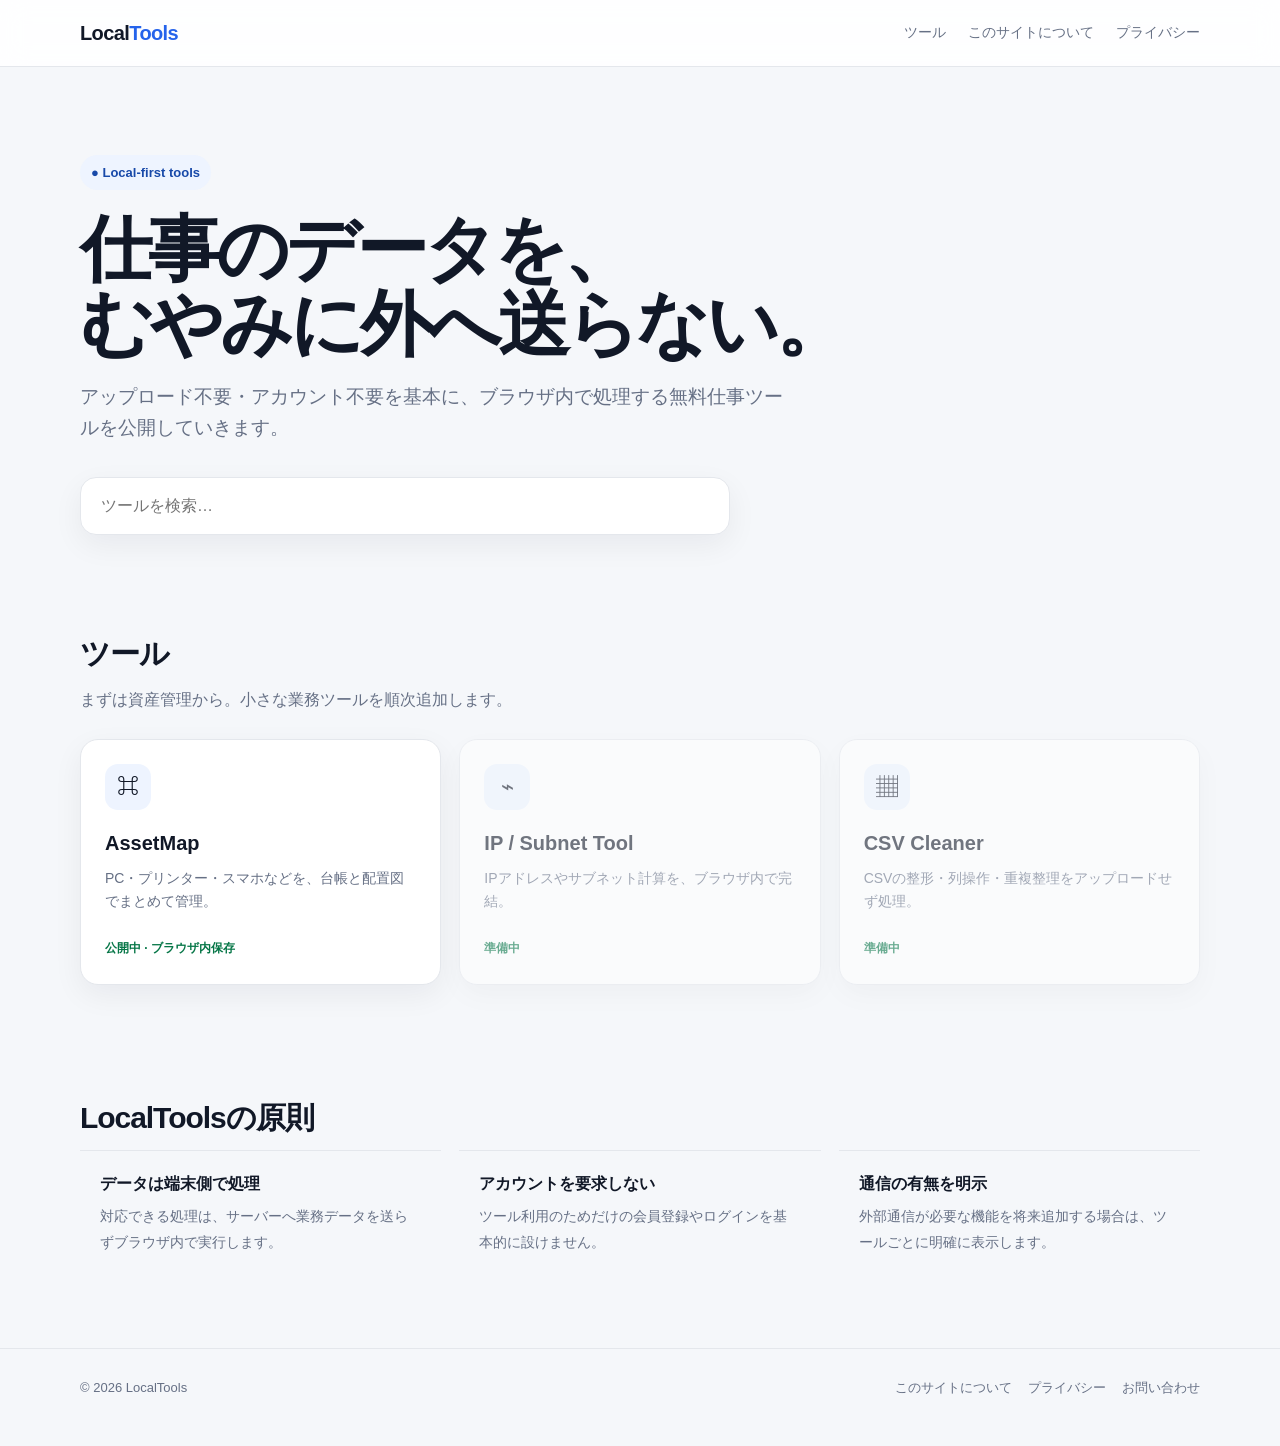
==== index.html @ 72a52021 "Add files via upload" ====
<!doctype html><html lang="ja"><head><meta charset="utf-8"><meta name="viewport" content="width=device-width,initial-scale=1"><title>LocalTools — データを外に送らない無料仕事ツール</title><meta name="description" content="アップロード不要。可能な限りブラウザ内だけで処理する、仕事向け無料ツール集。"><link rel="stylesheet" href="assets/style.css"></head><body><header class="nav"><div class="wrap navin"><a class="brand" href="./">Local<span>Tools</span></a><nav class="links"><a href="#tools">ツール</a><a href="about/">このサイトについて</a><a href="privacy/">プライバシー</a></nav></div></header><main><section class="hero"><div class="wrap"><div class="eyebrow">● Local-first tools</div><h1>仕事のデータを、<br>むやみに外へ送らない。</h1><p>アップロード不要・アカウント不要を基本に、ブラウザ内で処理する無料仕事ツールを公開していきます。</p><div class="search"><input data-tool-search aria-label="ツール検索" placeholder="ツールを検索…"></div></div></section><section class="section" id="tools"><div class="wrap"><h2>ツール</h2><p class="lead">まずは資産管理から。小さな業務ツールを順次追加します。</p><div class="grid"><a class="card" data-tool href="tools/assetmap/"><div class="icon">⌘</div><h3>AssetMap</h3><p>PC・プリンター・スマホなどを、台帳と配置図でまとめて管理。</p><span class="tag">公開中 · ブラウザ内保存</span></a><div class="card disabled" data-tool><div class="icon">⌁</div><h3>IP / Subnet Tool</h3><p>IPアドレスやサブネット計算を、ブラウザ内で完結。</p><span class="tag">準備中</span></div><div class="card disabled" data-tool><div class="icon">▦</div><h3>CSV Cleaner</h3><p>CSVの整形・列操作・重複整理をアップロードせず処理。</p><span class="tag">準備中</span></div></div></div></section><section class="section"><div class="wrap"><h2>LocalToolsの原則</h2><div class="principles"><div class="principle"><strong>データは端末側で処理</strong><span>対応できる処理は、サーバーへ業務データを送らずブラウザ内で実行します。</span></div><div class="principle"><strong>アカウントを要求しない</strong><span>ツール利用のためだけの会員登録やログインを基本的に設けません。</span></div><div class="principle"><strong>通信の有無を明示</strong><span>外部通信が必要な機能を将来追加する場合は、ツールごとに明確に表示します。</span></div></div></div></section></main><footer class="footer"><div class="wrap footin"><span>© 2026 LocalTools</span><div class="footlinks"><a href="about/">このサイトについて</a><a href="privacy/">プライバシー</a><a href="contact/">お問い合わせ</a></div></div></footer><script src="assets/common.js"></script></body></html>
---- assets/style.css ----
:root{--bg:#f5f7fa;--card:#fff;--ink:#111827;--muted:#667085;--line:#e4e7ec;--accent:#2563eb;--accent2:#eef4ff;--ok:#067647;--radius:18px;--shadow:0 10px 30px rgba(16,24,40,.06)}*{box-sizing:border-box}html{scroll-behavior:smooth}body{margin:0;background:var(--bg);color:var(--ink);font-family:-apple-system,BlinkMacSystemFont,"Segoe UI","Noto Sans JP",sans-serif;line-height:1.65}a{color:inherit;text-decoration:none}.wrap{width:min(1120px,calc(100% - 32px));margin:auto}.nav{position:sticky;top:0;z-index:20;background:rgba(255,255,255,.88);backdrop-filter:blur(14px);border-bottom:1px solid var(--line)}.navin{height:66px;display:flex;align-items:center;justify-content:space-between;gap:18px}.brand{font-weight:800;letter-spacing:-.03em;font-size:20px}.brand span{color:var(--accent)}.links{display:flex;gap:22px;color:var(--muted);font-size:14px}.hero{padding:88px 0 58px}.eyebrow{display:inline-flex;gap:8px;align-items:center;background:var(--accent2);color:#1849a9;border-radius:999px;padding:7px 11px;font-size:13px;font-weight:700}.hero h1{font-size:clamp(40px,7vw,72px);line-height:1.03;letter-spacing:-.055em;margin:22px 0 20px;max-width:900px}.hero p{font-size:19px;color:var(--muted);max-width:720px}.search{margin-top:34px;background:#fff;border:1px solid var(--line);border-radius:16px;padding:6px;display:flex;max-width:650px;box-shadow:var(--shadow)}.search input{flex:1;border:0;outline:0;padding:13px 14px;font-size:16px;background:transparent}.section{padding:36px 0 72px}.section h2{font-size:30px;letter-spacing:-.035em;margin:0 0 8px}.lead{color:var(--muted);margin:0 0 26px}.grid{display:grid;grid-template-columns:repeat(3,1fr);gap:18px}.card{background:var(--card);border:1px solid var(--line);border-radius:var(--radius);padding:24px;box-shadow:var(--shadow);transition:.18s}.card:hover{transform:translateY(-2px);border-color:#b2ccff}.icon{width:46px;height:46px;border-radius:13px;background:var(--accent2);display:grid;place-items:center;font-size:22px}.card h3{margin:17px 0 7px;font-size:20px}.card p{color:var(--muted);margin:0 0 20px;font-size:14px}.tag{font-size:12px;color:var(--ok);font-weight:700}.disabled{opacity:.58}.principles{display:grid;grid-template-columns:repeat(3,1fr);gap:18px}.principle{padding:20px;border-top:1px solid var(--line)}.principle strong{display:block;margin-bottom:5px}.principle span{font-size:14px;color:var(--muted)}.page{padding:64px 0 90px}.page h1{font-size:44px;letter-spacing:-.045em}.prose{max-width:780px}.prose h2{margin-top:38px}.prose p,.prose li{color:#475467}.button{display:inline-flex;align-items:center;justify-content:center;background:var(--ink);color:#fff;padding:12px 18px;border-radius:12px;font-weight:700}.button.primary{background:var(--accent)}.actions{display:flex;gap:12px;flex-wrap:wrap;margin-top:26px}.notice{background:#fff;border:1px solid var(--line);border-radius:16px;padding:18px;margin:24px 0;color:#475467}.footer{border-top:1px solid var(--line);padding:28px 0 48px;color:var(--muted);font-size:13px}.footin{display:flex;justify-content:space-between;gap:18px;flex-wrap:wrap}.footlinks{display:flex;gap:16px;flex-wrap:wrap}@media(max-width:780px){.grid,.principles{grid-template-columns:1fr}.links{display:none}.hero{padding-top:60px}.hero h1{font-size:46px}.page h1{font-size:36px}}
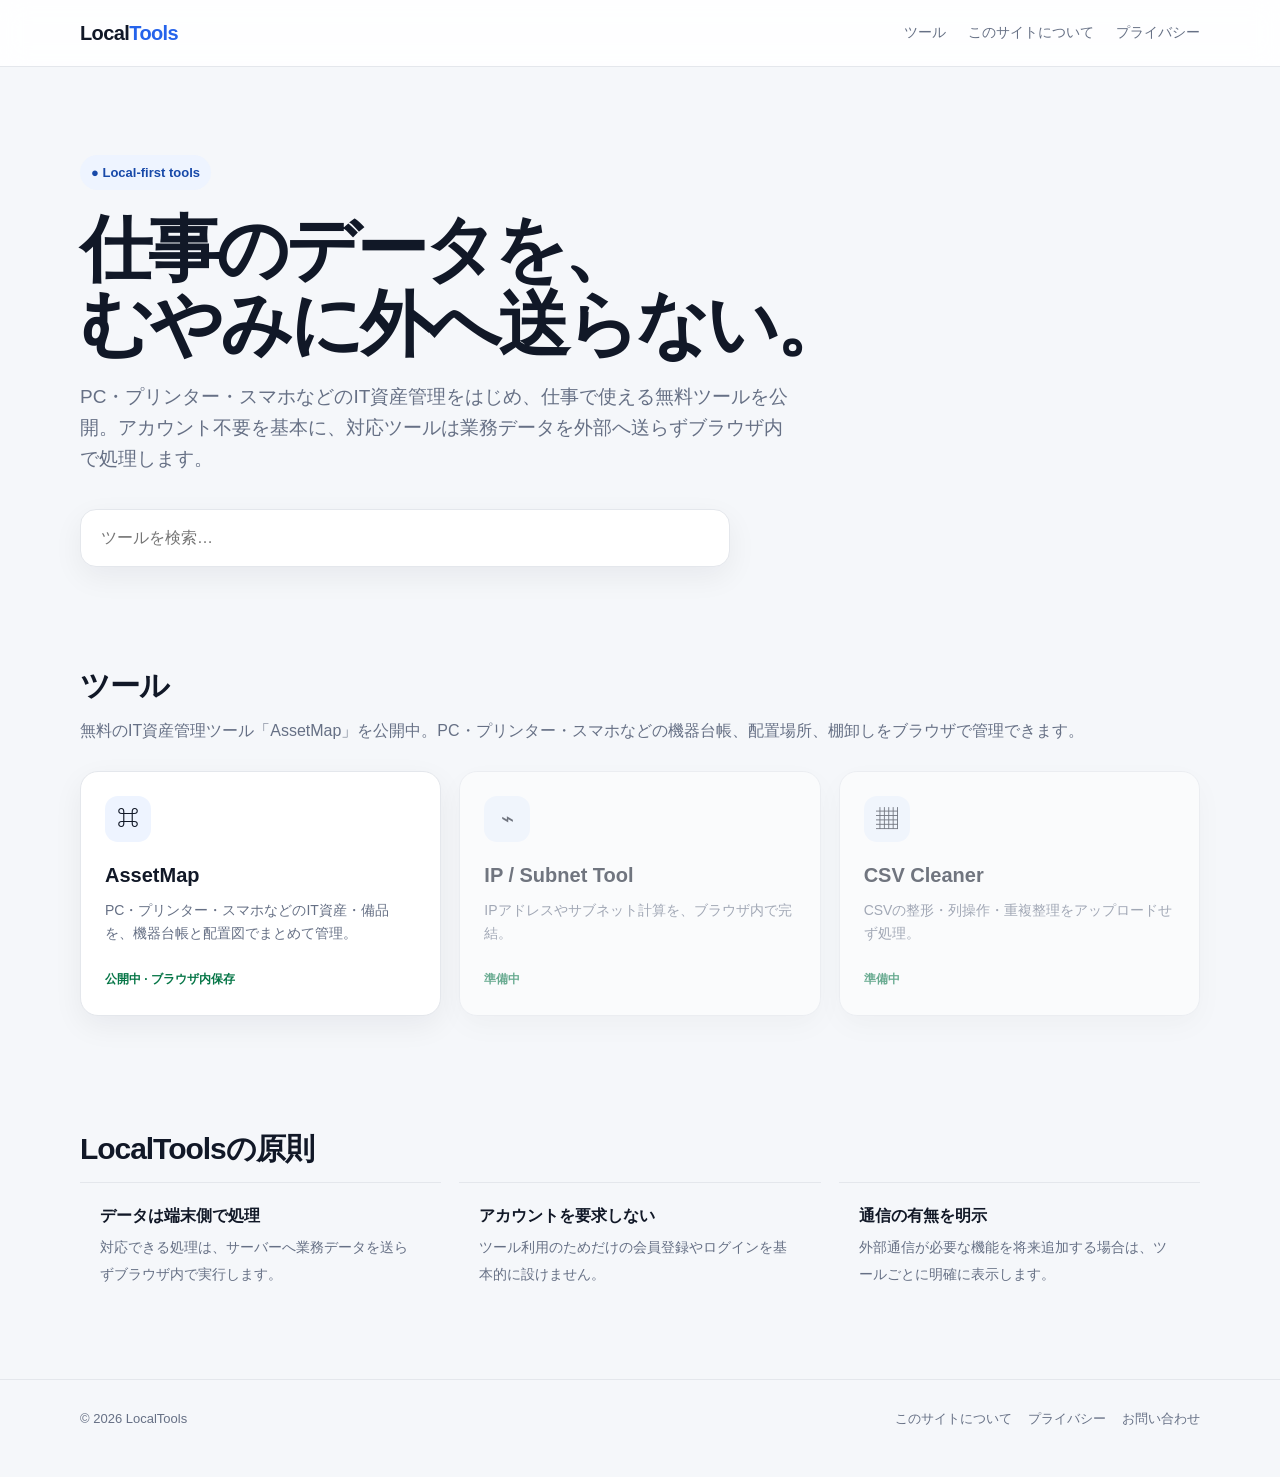
==== commit d90b4588: "Add files via upload" ====
--- a/index.html
+++ b/index.html
@@ -1 +1,26 @@
-<!doctype html><html lang="ja"><head><meta charset="utf-8"><meta name="viewport" content="width=device-width,initial-scale=1"><title>LocalTools — データを外に送らない無料仕事ツール</title><meta name="description" content="アップロード不要。可能な限りブラウザ内だけで処理する、仕事向け無料ツール集。"><link rel="stylesheet" href="assets/style.css"></head><body><header class="nav"><div class="wrap navin"><a class="brand" href="./">Local<span>Tools</span></a><nav class="links"><a href="#tools">ツール</a><a href="about/">このサイトについて</a><a href="privacy/">プライバシー</a></nav></div></header><main><section class="hero"><div class="wrap"><div class="eyebrow">● Local-first tools</div><h1>仕事のデータを、<br>むやみに外へ送らない。</h1><p>アップロード不要・アカウント不要を基本に、ブラウザ内で処理する無料仕事ツールを公開していきます。</p><div class="search"><input data-tool-search aria-label="ツール検索" placeholder="ツールを検索…"></div></div></section><section class="section" id="tools"><div class="wrap"><h2>ツール</h2><p class="lead">まずは資産管理から。小さな業務ツールを順次追加します。</p><div class="grid"><a class="card" data-tool href="tools/assetmap/"><div class="icon">⌘</div><h3>AssetMap</h3><p>PC・プリンター・スマホなどを、台帳と配置図でまとめて管理。</p><span class="tag">公開中 · ブラウザ内保存</span></a><div class="card disabled" data-tool><div class="icon">⌁</div><h3>IP / Subnet Tool</h3><p>IPアドレスやサブネット計算を、ブラウザ内で完結。</p><span class="tag">準備中</span></div><div class="card disabled" data-tool><div class="icon">▦</div><h3>CSV Cleaner</h3><p>CSVの整形・列操作・重複整理をアップロードせず処理。</p><span class="tag">準備中</span></div></div></div></section><section class="section"><div class="wrap"><h2>LocalToolsの原則</h2><div class="principles"><div class="principle"><strong>データは端末側で処理</strong><span>対応できる処理は、サーバーへ業務データを送らずブラウザ内で実行します。</span></div><div class="principle"><strong>アカウントを要求しない</strong><span>ツール利用のためだけの会員登録やログインを基本的に設けません。</span></div><div class="principle"><strong>通信の有無を明示</strong><span>外部通信が必要な機能を将来追加する場合は、ツールごとに明確に表示します。</span></div></div></div></section></main><footer class="footer"><div class="wrap footin"><span>© 2026 LocalTools</span><div class="footlinks"><a href="about/">このサイトについて</a><a href="privacy/">プライバシー</a><a href="contact/">お問い合わせ</a></div></div></footer><script src="assets/common.js"></script></body></html>
+<!doctype html><html lang="ja"><head>
+<meta charset="utf-8">
+<meta name="viewport" content="width=device-width,initial-scale=1">
+<title>LocalTools｜無料のIT資産管理・業務ツール｜登録不要・ローカル保存</title>
+<meta name="description" content="LocalToolsは、PC・プリンター・スマホなどのIT資産管理をはじめ、仕事で使える無料ツールを公開するサイトです。登録不要を基本とし、対応ツールはデータを外部へ送らずブラウザ内で処理・保存します。">
+<meta name="robots" content="index,follow,max-image-preview:large">
+<link rel="canonical" href="https://syoshinsya1209.github.io/localtools/">
+<meta property="og:type" content="website">
+<meta property="og:locale" content="ja_JP">
+<meta property="og:site_name" content="LocalTools">
+<meta property="og:title" content="LocalTools｜無料のIT資産管理・業務ツール">
+<meta property="og:description" content="登録不要を基本に、IT資産管理などの仕事向け無料ツールをブラウザで利用できます。">
+<meta property="og:url" content="https://syoshinsya1209.github.io/localtools/">
+<meta name="twitter:card" content="summary">
+<link rel="stylesheet" href="assets/style.css">
+<script type="application/ld+json">
+{
+  "@context":"https://schema.org",
+  "@type":"WebSite",
+  "name":"LocalTools",
+  "url":"https://syoshinsya1209.github.io/localtools/",
+  "description":"登録不要を基本に、ブラウザ内で処理する仕事向け無料ツール集。",
+  "inLanguage":"ja"
+}
+</script>
+</head><body><header class="nav"><div class="wrap navin"><a class="brand" href="./">Local<span>Tools</span></a><nav class="links"><a href="#tools">ツール</a><a href="about/">このサイトについて</a><a href="privacy/">プライバシー</a></nav></div></header><main><section class="hero"><div class="wrap"><div class="eyebrow">● Local-first tools</div><h1>仕事のデータを、<br>むやみに外へ送らない。</h1><p>PC・プリンター・スマホなどのIT資産管理をはじめ、仕事で使える無料ツールを公開。アカウント不要を基本に、対応ツールは業務データを外部へ送らずブラウザ内で処理します。</p><div class="search"><input data-tool-search aria-label="ツール検索" placeholder="ツールを検索…"></div></div></section><section class="section" id="tools"><div class="wrap"><h2>ツール</h2><p class="lead">無料のIT資産管理ツール「AssetMap」を公開中。PC・プリンター・スマホなどの機器台帳、配置場所、棚卸しをブラウザで管理できます。</p><div class="grid"><a class="card" data-tool href="tools/assetmap/"><div class="icon">⌘</div><h3>AssetMap</h3><p>PC・プリンター・スマホなどのIT資産・備品を、機器台帳と配置図でまとめて管理。</p><span class="tag">公開中 · ブラウザ内保存</span></a><div class="card disabled" data-tool><div class="icon">⌁</div><h3>IP / Subnet Tool</h3><p>IPアドレスやサブネット計算を、ブラウザ内で完結。</p><span class="tag">準備中</span></div><div class="card disabled" data-tool><div class="icon">▦</div><h3>CSV Cleaner</h3><p>CSVの整形・列操作・重複整理をアップロードせず処理。</p><span class="tag">準備中</span></div></div></div></section><section class="section"><div class="wrap"><h2>LocalToolsの原則</h2><div class="principles"><div class="principle"><strong>データは端末側で処理</strong><span>対応できる処理は、サーバーへ業務データを送らずブラウザ内で実行します。</span></div><div class="principle"><strong>アカウントを要求しない</strong><span>ツール利用のためだけの会員登録やログインを基本的に設けません。</span></div><div class="principle"><strong>通信の有無を明示</strong><span>外部通信が必要な機能を将来追加する場合は、ツールごとに明確に表示します。</span></div></div></div></section></main><footer class="footer"><div class="wrap footin"><span>© 2026 LocalTools</span><div class="footlinks"><a href="about/">このサイトについて</a><a href="privacy/">プライバシー</a><a href="contact/">お問い合わせ</a></div></div></footer><script src="assets/common.js"></script></body></html>
